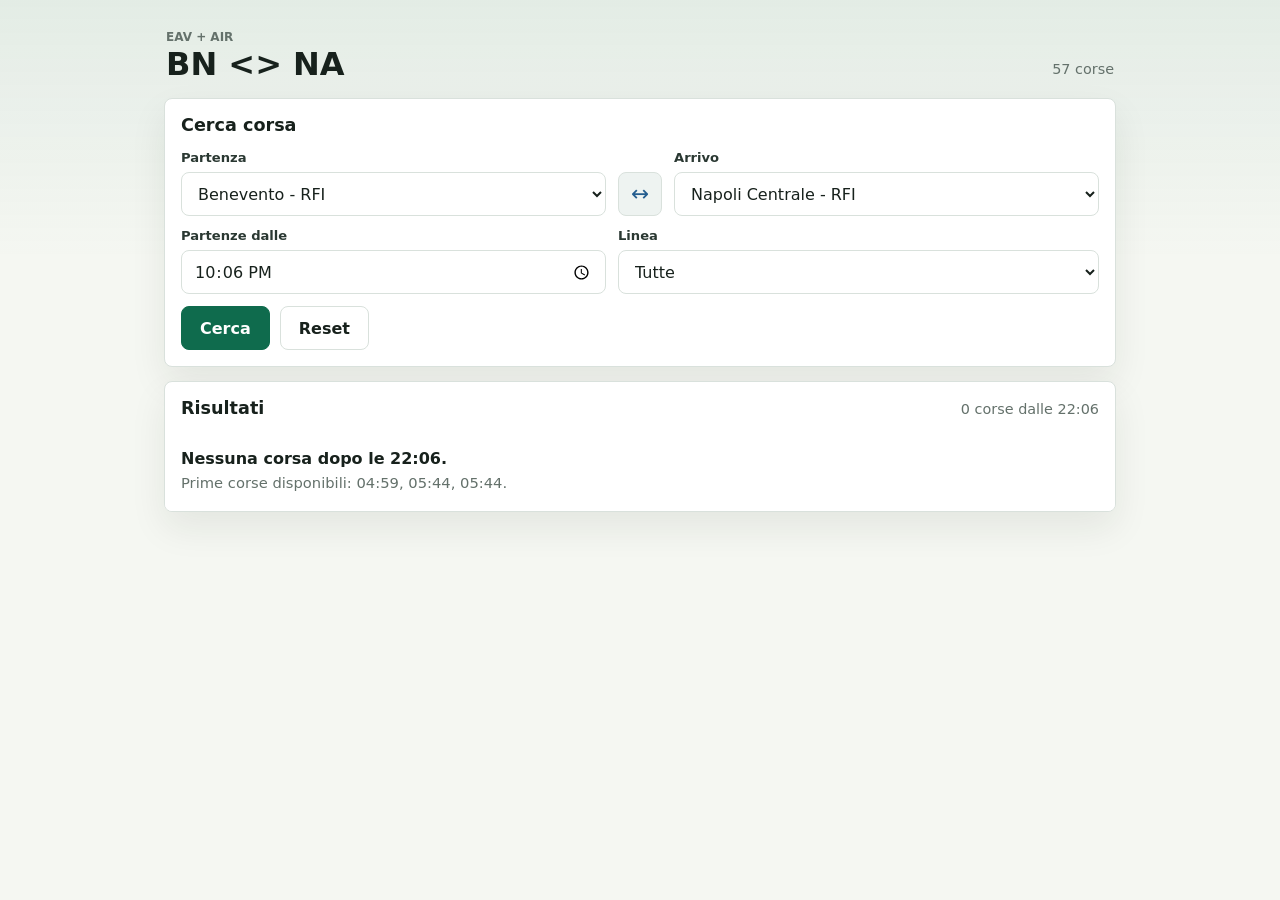
==== index.html @ dbff90f0 "feat: add bus schedule application with CSV data integration - Implemented main application logic in" ====
<!doctype html>
<html lang="it">
  <head>
    <meta charset="utf-8">
    <meta name="viewport" content="width=device-width, initial-scale=1">
    <meta name="theme-color" content="#0f6b4d">
    <title>BN NA Bus</title>
    <link rel="stylesheet" href="styles.css">
  </head>
  <body>
    <main class="app">
      <header class="app-header">
        <div>
          <p class="eyebrow">EAV + AIR</p>
          <h1>BN &lt;&gt; NA</h1>
        </div>
        <p id="dataStatus" class="status" aria-live="polite">Caricamento</p>
      </header>

      <section class="search-panel" aria-labelledby="searchTitle">
        <h2 id="searchTitle">Cerca corsa</h2>
        <form id="searchForm" class="search-form">
          <div class="field">
            <label for="fromStop">Partenza</label>
            <select id="fromStop" name="fromStop" required></select>
          </div>

          <button class="swap-button" type="button" id="swapStops" aria-label="Inverti partenza e arrivo" title="Inverti">
            <span aria-hidden="true">&harr;</span>
          </button>

          <div class="field">
            <label for="toStop">Arrivo</label>
            <select id="toStop" name="toStop" required></select>
          </div>

          <div class="field time-field">
            <label for="timeFrom">Partenze dalle</label>
            <input id="timeFrom" name="timeFrom" type="time" required>
          </div>

          <div class="field line-field">
            <label for="lineFilter">Linea</label>
            <select id="lineFilter" name="lineFilter">
              <option value="">Tutte</option>
            </select>
          </div>

          <div class="actions">
            <button class="primary-button" type="submit">Cerca</button>
            <button class="secondary-button" type="button" id="resetSearch">Reset</button>
          </div>
        </form>
      </section>

      <section class="results-section" aria-labelledby="resultsTitle">
        <div class="results-heading">
          <h2 id="resultsTitle">Risultati</h2>
          <p id="resultsSummary" class="summary" aria-live="polite"></p>
        </div>
        <div id="results" class="results"></div>
      </section>
    </main>

    <script src="data.js"></script>
    <script src="app.js" defer></script>
  </body>
</html>
---- styles.css ----
:root {
  color-scheme: light;
  --bg: #f5f7f2;
  --surface: #ffffff;
  --surface-muted: #eef3f1;
  --text: #17211c;
  --muted: #64716b;
  --border: #d9e1dc;
  --primary: #0f6b4d;
  --primary-dark: #0a4f39;
  --accent: #245d8f;
  --warning: #a85f00;
  --shadow: 0 16px 36px rgba(22, 33, 28, 0.08);
  font-family: Inter, ui-sans-serif, system-ui, -apple-system, BlinkMacSystemFont, "Segoe UI", sans-serif;
}

* {
  box-sizing: border-box;
}

html {
  min-height: 100%;
  background: var(--bg);
}

body {
  min-height: 100%;
  margin: 0;
  color: var(--text);
  background:
    linear-gradient(180deg, rgba(15, 107, 77, 0.08), rgba(245, 247, 242, 0) 260px),
    var(--bg);
}

button,
input,
select {
  font: inherit;
}

button {
  cursor: pointer;
}

.app {
  width: min(100%, 980px);
  margin: 0 auto;
  padding: 20px 14px 32px;
}

.app-header {
  display: flex;
  align-items: flex-end;
  justify-content: space-between;
  gap: 16px;
  padding: 10px 2px 18px;
}

.eyebrow,
.status,
.summary,
.meta,
.hint {
  color: var(--muted);
}

.eyebrow {
  margin: 0 0 4px;
  font-size: 0.75rem;
  font-weight: 800;
  letter-spacing: 0;
  text-transform: uppercase;
}

h1,
h2,
p {
  margin-top: 0;
}

h1 {
  margin-bottom: 0;
  font-size: 2rem;
  line-height: 1;
}

h2 {
  margin-bottom: 14px;
  font-size: 1.1rem;
  line-height: 1.2;
}

.status {
  margin: 0 0 3px;
  white-space: nowrap;
  font-size: 0.9rem;
}

.search-panel,
.results-section {
  background: var(--surface);
  border: 1px solid var(--border);
  border-radius: 8px;
  box-shadow: var(--shadow);
}

.search-panel {
  padding: 16px;
}

.search-form {
  display: grid;
  grid-template-columns: minmax(0, 1fr) 44px minmax(0, 1fr);
  gap: 12px;
  align-items: end;
}

.field {
  display: flex;
  min-width: 0;
  flex-direction: column;
  gap: 7px;
}

.field label {
  font-size: 0.82rem;
  font-weight: 700;
  color: #2a3832;
}

select,
input[type="time"] {
  width: 100%;
  min-height: 44px;
  border: 1px solid var(--border);
  border-radius: 8px;
  padding: 0 12px;
  color: var(--text);
  background: var(--surface);
  outline: none;
}

select:focus,
input[type="time"]:focus,
button:focus-visible {
  border-color: var(--accent);
  box-shadow: 0 0 0 3px rgba(36, 93, 143, 0.18);
}

.swap-button {
  width: 44px;
  height: 44px;
  border: 1px solid var(--border);
  border-radius: 8px;
  color: var(--accent);
  background: var(--surface-muted);
  font-size: 1.35rem;
  line-height: 1;
}

.time-field {
  grid-column: 1 / 2;
}

.line-field {
  grid-column: 2 / 4;
}

.actions {
  display: flex;
  gap: 10px;
  grid-column: span 3;
}

.primary-button,
.secondary-button {
  min-height: 44px;
  border-radius: 8px;
  padding: 0 18px;
  font-weight: 800;
}

.primary-button {
  border: 1px solid var(--primary);
  color: #fff;
  background: var(--primary);
}

.primary-button:hover {
  background: var(--primary-dark);
}

.secondary-button {
  border: 1px solid var(--border);
  color: var(--text);
  background: var(--surface);
}

.results-section {
  margin-top: 14px;
  overflow: hidden;
}

.results-heading {
  display: flex;
  align-items: baseline;
  justify-content: space-between;
  gap: 12px;
  padding: 16px 16px 0;
}

.results-heading h2,
.summary {
  margin-bottom: 12px;
}

.summary {
  font-size: 0.9rem;
  text-align: right;
}

.results {
  display: grid;
  gap: 1px;
  background: var(--border);
}

.trip {
  display: grid;
  grid-template-columns: auto minmax(0, 1fr) auto;
  gap: 14px;
  align-items: center;
  min-height: 96px;
  padding: 14px 16px;
  background: var(--surface);
}

.time-stack {
  display: grid;
  gap: 2px;
  min-width: 62px;
}

.time {
  font-size: 1.35rem;
  font-weight: 850;
  line-height: 1.05;
  font-variant-numeric: tabular-nums;
}

.arrival {
  color: var(--muted);
}

.route {
  min-width: 0;
}

.route strong {
  display: block;
  overflow: hidden;
  margin-bottom: 5px;
  text-overflow: ellipsis;
  white-space: nowrap;
}

.route span {
  display: block;
  overflow: hidden;
  color: var(--muted);
  text-overflow: ellipsis;
  white-space: nowrap;
}

.trip-aside {
  display: grid;
  justify-items: end;
  gap: 7px;
}

.badge {
  display: inline-flex;
  min-width: 48px;
  min-height: 28px;
  align-items: center;
  justify-content: center;
  border-radius: 999px;
  padding: 0 10px;
  font-size: 0.78rem;
  font-weight: 850;
}

.badge.eav {
  color: #073f2d;
  background: #d9efe7;
}

.badge.air {
  color: #633900;
  background: #ffe3b5;
}

.meta {
  font-size: 0.86rem;
  font-variant-numeric: tabular-nums;
  white-space: nowrap;
}

.empty-state,
.error-state {
  padding: 18px 16px 20px;
  background: var(--surface);
}

.empty-state p,
.error-state p {
  margin: 0;
}

.empty-state strong,
.error-state strong {
  display: block;
  margin-bottom: 6px;
}

.error-state {
  color: #7a1c1c;
}

.hint {
  font-size: 0.92rem;
}

@media (max-width: 720px) {
  .app {
    padding: 14px 10px 24px;
  }

  .app-header {
    align-items: flex-start;
  }

  h1 {
    font-size: 1.75rem;
  }

  .search-form {
    grid-template-columns: minmax(0, 1fr) 44px;
  }

  .search-form .field:nth-of-type(2),
  .time-field,
  .line-field {
    grid-column: 1 / -1;
  }

  .swap-button {
    grid-column: 2;
    grid-row: 1;
  }

  .actions {
    grid-column: 1 / -1;
  }

  .primary-button,
  .secondary-button {
    flex: 1;
  }

  .results-heading {
    display: block;
  }

  .summary {
    text-align: left;
  }

  .trip {
    grid-template-columns: minmax(0, 1fr) auto;
  }

  .time-stack {
    grid-column: 1 / -1;
    grid-template-columns: auto auto;
    justify-content: start;
    gap: 10px;
  }

  .route strong,
  .route span {
    white-space: normal;
  }
}

@media (max-width: 420px) {
  .app-header {
    display: block;
  }

  .status {
    margin-top: 10px;
  }

  .search-panel {
    padding: 14px;
  }

  .trip {
    gap: 10px;
    padding: 13px 14px;
  }

  .time {
    font-size: 1.2rem;
  }
}
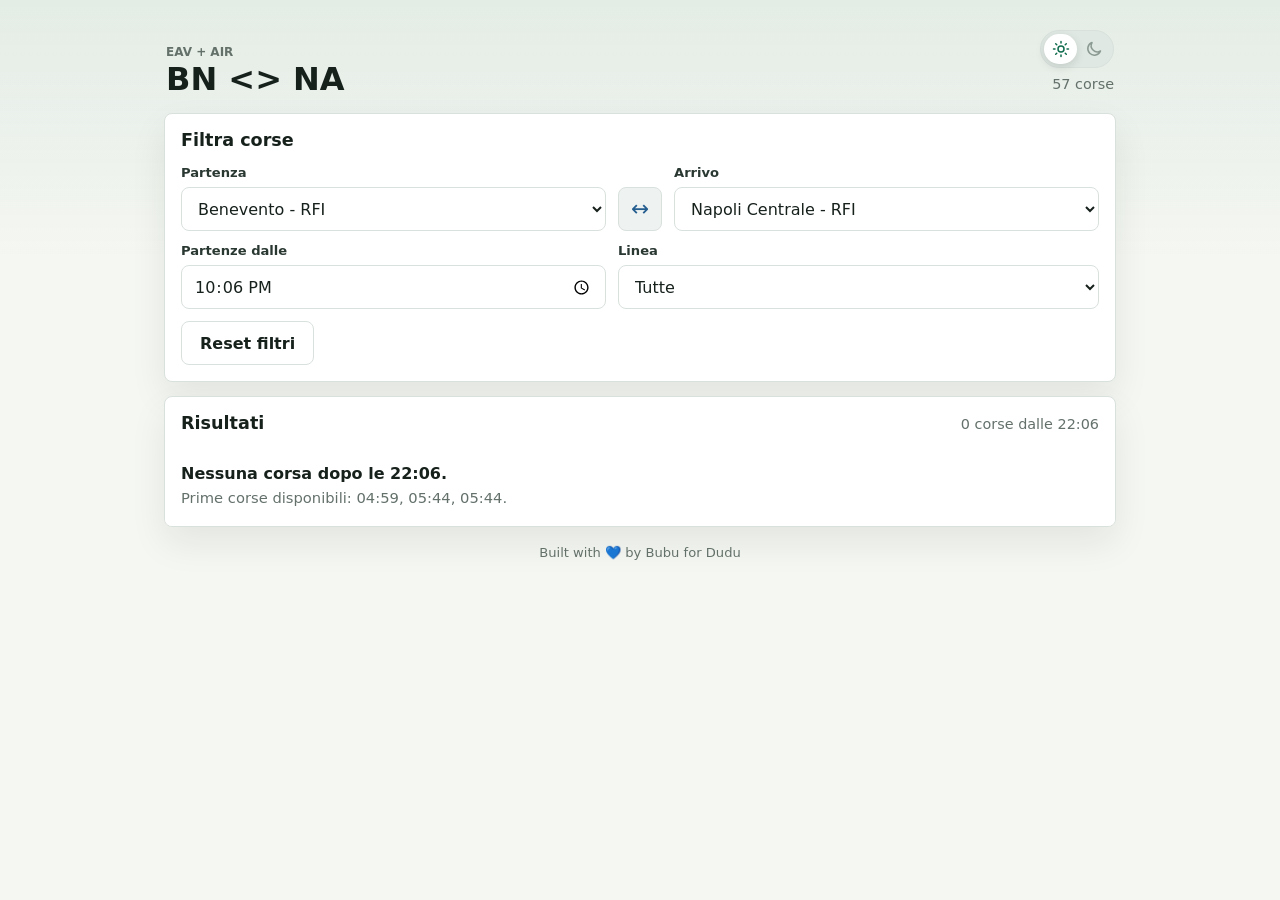
==== commit 45851b47: "feat: implement theme toggle functionality with dark/light mode support" ====
--- a/index.html
+++ b/index.html
@@ -14,11 +14,27 @@
           <p class="eyebrow">EAV + AIR</p>
           <h1>BN &lt;&gt; NA</h1>
         </div>
-        <p id="dataStatus" class="status" aria-live="polite">Caricamento</p>
+        <div class="header-actions">
+          <button class="theme-toggle" type="button" id="themeToggle" aria-pressed="false" aria-label="Attiva tema scuro">
+            <span class="theme-icon sun-icon" aria-hidden="true">
+              <svg viewBox="0 0 24 24" focusable="false">
+                <circle cx="12" cy="12" r="4"></circle>
+                <path d="M12 2v2M12 20v2M4.93 4.93l1.41 1.41M17.66 17.66l1.41 1.41M2 12h2M20 12h2M4.93 19.07l1.41-1.41M17.66 6.34l1.41-1.41"></path>
+              </svg>
+            </span>
+            <span class="theme-icon moon-icon" aria-hidden="true">
+              <svg viewBox="0 0 24 24" focusable="false">
+                <path d="M20.6 14.6A8.2 8.2 0 0 1 9.4 3.4a8.7 8.7 0 1 0 11.2 11.2Z"></path>
+              </svg>
+            </span>
+            <span class="sr-only" id="themeToggleLabel">Attiva tema scuro</span>
+          </button>
+          <p id="dataStatus" class="status" aria-live="polite">Caricamento</p>
+        </div>
       </header>
 
       <section class="search-panel" aria-labelledby="searchTitle">
-        <h2 id="searchTitle">Cerca corsa</h2>
+        <h2 id="searchTitle">Filtra corse</h2>
         <form id="searchForm" class="search-form">
           <div class="field">
             <label for="fromStop">Partenza</label>
@@ -47,8 +63,7 @@
           </div>
 
           <div class="actions">
-            <button class="primary-button" type="submit">Cerca</button>
-            <button class="secondary-button" type="button" id="resetSearch">Reset</button>
+            <button class="secondary-button" type="button" id="resetSearch">Reset filtri</button>
           </div>
         </form>
       </section>
@@ -60,6 +75,8 @@
         </div>
         <div id="results" class="results"></div>
       </section>
+
+      <footer class="app-footer">Built with 💙 by Bubu for Dudu</footer>
     </main>
 
     <script src="data.js"></script>
--- a/styles.css
+++ b/styles.css
@@ -1,17 +1,91 @@
 :root {
   color-scheme: light;
   --bg: #f5f7f2;
+  --body-glow: rgba(15, 107, 77, 0.08);
+  --body-glow-end: rgba(245, 247, 242, 0);
   --surface: #ffffff;
   --surface-muted: #eef3f1;
   --text: #17211c;
   --muted: #64716b;
+  --label: #2a3832;
   --border: #d9e1dc;
   --primary: #0f6b4d;
   --primary-dark: #0a4f39;
+  --on-primary: #ffffff;
   --accent: #245d8f;
   --warning: #a85f00;
+  --error: #7a1c1c;
+  --focus-ring: rgba(36, 93, 143, 0.18);
+  --toggle-track: #dfe8e2;
+  --toggle-thumb: #ffffff;
+  --toggle-icon-active: #0f6b4d;
+  --toggle-icon-muted: #8a9992;
+  --badge-eav-text: #073f2d;
+  --badge-eav-bg: #d9efe7;
+  --badge-air-text: #633900;
+  --badge-air-bg: #ffe3b5;
   --shadow: 0 16px 36px rgba(22, 33, 28, 0.08);
   font-family: Inter, ui-sans-serif, system-ui, -apple-system, BlinkMacSystemFont, "Segoe UI", sans-serif;
+}
+
+:root[data-theme="dark"] {
+  color-scheme: dark;
+  --bg: #101614;
+  --body-glow: rgba(56, 180, 135, 0.14);
+  --body-glow-end: rgba(16, 22, 20, 0);
+  --surface: #151d1a;
+  --surface-muted: #1c2824;
+  --text: #f1f7f3;
+  --muted: #a5b3ad;
+  --label: #d8e3de;
+  --border: #2b3934;
+  --primary: #43c191;
+  --primary-dark: #38ad82;
+  --on-primary: #06110d;
+  --accent: #8cbfec;
+  --warning: #f0b35e;
+  --error: #f3a5a5;
+  --focus-ring: rgba(140, 191, 236, 0.2);
+  --toggle-track: #22302b;
+  --toggle-thumb: #0f1815;
+  --toggle-icon-active: #f0b35e;
+  --toggle-icon-muted: #6f8078;
+  --badge-eav-text: #bdf0dc;
+  --badge-eav-bg: #123d2e;
+  --badge-air-text: #ffd999;
+  --badge-air-bg: #4b3214;
+  --shadow: 0 16px 36px rgba(0, 0, 0, 0.28);
+}
+
+@media (prefers-color-scheme: dark) {
+  :root:not([data-theme="light"]) {
+    color-scheme: dark;
+    --bg: #101614;
+    --body-glow: rgba(56, 180, 135, 0.14);
+    --body-glow-end: rgba(16, 22, 20, 0);
+    --surface: #151d1a;
+    --surface-muted: #1c2824;
+    --text: #f1f7f3;
+    --muted: #a5b3ad;
+    --label: #d8e3de;
+    --border: #2b3934;
+    --primary: #43c191;
+    --primary-dark: #38ad82;
+    --on-primary: #06110d;
+    --accent: #8cbfec;
+    --warning: #f0b35e;
+    --error: #f3a5a5;
+    --focus-ring: rgba(140, 191, 236, 0.2);
+    --toggle-track: #22302b;
+    --toggle-thumb: #0f1815;
+    --toggle-icon-active: #f0b35e;
+    --toggle-icon-muted: #6f8078;
+    --badge-eav-text: #bdf0dc;
+    --badge-eav-bg: #123d2e;
+    --badge-air-text: #ffd999;
+    --badge-air-bg: #4b3214;
+    --shadow: 0 16px 36px rgba(0, 0, 0, 0.28);
+  }
 }
 
 * {
@@ -28,7 +102,7 @@
   margin: 0;
   color: var(--text);
   background:
-    linear-gradient(180deg, rgba(15, 107, 77, 0.08), rgba(245, 247, 242, 0) 260px),
+    linear-gradient(180deg, var(--body-glow), var(--body-glow-end) 260px),
     var(--bg);
 }
 
@@ -40,6 +114,15 @@
 
 button {
   cursor: pointer;
+}
+
+.sr-only {
+  position: absolute;
+  width: 1px;
+  height: 1px;
+  overflow: hidden;
+  clip: rect(0, 0, 0, 0);
+  white-space: nowrap;
 }
 
 .app {
@@ -96,6 +179,71 @@
   font-size: 0.9rem;
 }
 
+.header-actions {
+  display: grid;
+  justify-items: end;
+  gap: 8px;
+}
+
+.theme-toggle {
+  position: relative;
+  display: inline-grid;
+  grid-template-columns: 1fr 1fr;
+  width: 74px;
+  min-height: 38px;
+  border: 1px solid var(--border);
+  border-radius: 999px;
+  padding: 3px;
+  color: var(--text);
+  background: var(--toggle-track);
+  isolation: isolate;
+}
+
+.theme-toggle:hover {
+  background: var(--surface-muted);
+}
+
+.theme-toggle::before {
+  position: absolute;
+  z-index: -1;
+  top: 3px;
+  left: 3px;
+  width: calc(50% - 3px);
+  height: calc(100% - 6px);
+  border-radius: 999px;
+  background: var(--toggle-thumb);
+  box-shadow: 0 3px 10px rgba(0, 0, 0, 0.12);
+  content: "";
+  transition: transform 160ms ease;
+}
+
+.theme-toggle.is-dark::before {
+  transform: translateX(100%);
+}
+
+.theme-icon {
+  display: grid;
+  min-width: 30px;
+  min-height: 30px;
+  place-items: center;
+  color: var(--toggle-icon-muted);
+}
+
+.theme-icon svg {
+  width: 18px;
+  height: 18px;
+  fill: none;
+  stroke: currentColor;
+  stroke-linecap: round;
+  stroke-linejoin: round;
+  stroke-width: 2;
+}
+
+.theme-toggle:not(.is-dark) .sun-icon,
+.theme-toggle.is-dark .moon-icon {
+  color: var(--toggle-icon-active);
+}
+
 .search-panel,
 .results-section {
   background: var(--surface);
@@ -125,7 +273,7 @@
 .field label {
   font-size: 0.82rem;
   font-weight: 700;
-  color: #2a3832;
+  color: var(--label);
 }
 
 select,
@@ -144,7 +292,7 @@
 input[type="time"]:focus,
 button:focus-visible {
   border-color: var(--accent);
-  box-shadow: 0 0 0 3px rgba(36, 93, 143, 0.18);
+  box-shadow: 0 0 0 3px var(--focus-ring);
 }
 
 .swap-button {
@@ -172,22 +320,12 @@
   grid-column: span 3;
 }
 
-.primary-button,
 .secondary-button {
+  min-width: 132px;
   min-height: 44px;
   border-radius: 8px;
   padding: 0 18px;
   font-weight: 800;
-}
-
-.primary-button {
-  border: 1px solid var(--primary);
-  color: #fff;
-  background: var(--primary);
-}
-
-.primary-button:hover {
-  background: var(--primary-dark);
 }
 
 .secondary-button {
@@ -291,13 +429,13 @@
 }
 
 .badge.eav {
-  color: #073f2d;
-  background: #d9efe7;
+  color: var(--badge-eav-text);
+  background: var(--badge-eav-bg);
 }
 
 .badge.air {
-  color: #633900;
-  background: #ffe3b5;
+  color: var(--badge-air-text);
+  background: var(--badge-air-bg);
 }
 
 .meta {
@@ -324,11 +462,18 @@
 }
 
 .error-state {
-  color: #7a1c1c;
+  color: var(--error);
 }
 
 .hint {
   font-size: 0.92rem;
+}
+
+.app-footer {
+  padding: 18px 8px 0;
+  color: var(--muted);
+  font-size: 0.82rem;
+  text-align: center;
 }
 
 @media (max-width: 720px) {
@@ -363,7 +508,6 @@
     grid-column: 1 / -1;
   }
 
-  .primary-button,
   .secondary-button {
     flex: 1;
   }
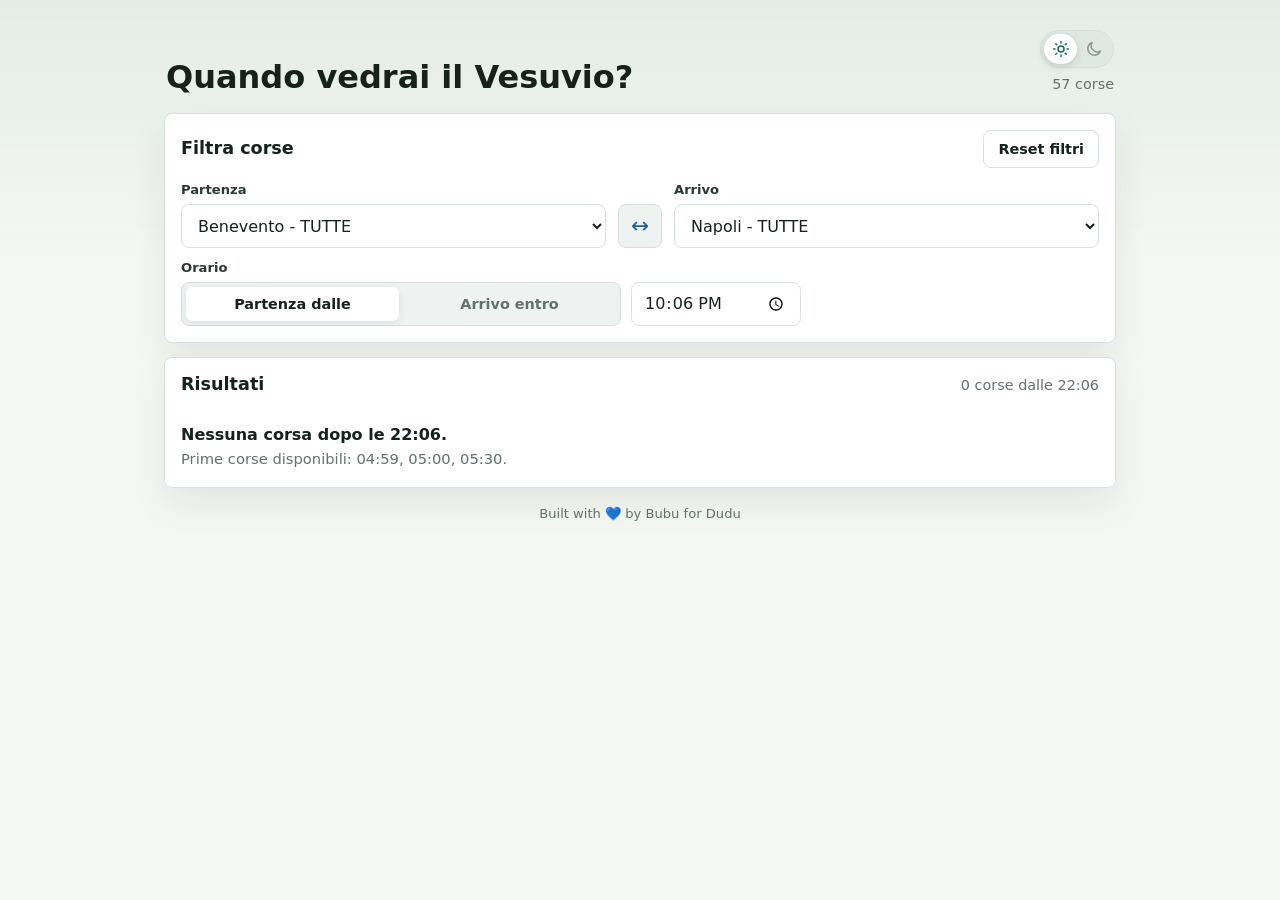
==== commit 195702b8: "feat: implement time mode selection and update page title for trip search" ====
--- a/index.html
+++ b/index.html
@@ -11,8 +11,7 @@
     <main class="app">
       <header class="app-header">
         <div>
-          <p class="eyebrow">EAV + AIR</p>
-          <h1>BN &lt;&gt; NA</h1>
+          <h1 id="pageTitle">Quando vedrai il Vesuvio?</h1>
         </div>
         <div class="header-actions">
           <button class="theme-toggle" type="button" id="themeToggle" aria-pressed="false" aria-label="Attiva tema scuro">
@@ -34,7 +33,10 @@
       </header>
 
       <section class="search-panel" aria-labelledby="searchTitle">
-        <h2 id="searchTitle">Filtra corse</h2>
+        <div class="search-panel-header">
+          <h2 id="searchTitle">Filtra corse</h2>
+          <button class="secondary-button compact-button" type="button" id="resetSearch">Reset filtri</button>
+        </div>
         <form id="searchForm" class="search-form">
           <div class="field">
             <label for="fromStop">Partenza</label>
@@ -51,19 +53,20 @@
           </div>
 
           <div class="field time-field">
-            <label for="timeFrom">Partenze dalle</label>
-            <input id="timeFrom" name="timeFrom" type="time" required>
-          </div>
-
-          <div class="field line-field">
-            <label for="lineFilter">Linea</label>
-            <select id="lineFilter" name="lineFilter">
-              <option value="">Tutte</option>
-            </select>
-          </div>
-
-          <div class="actions">
-            <button class="secondary-button" type="button" id="resetSearch">Reset filtri</button>
+            <span class="field-label">Orario</span>
+            <div class="time-filter">
+              <div class="time-mode" role="radiogroup" aria-label="Tipo filtro orario">
+                <label class="time-mode-option">
+                  <input type="radio" name="timeMode" value="departure" checked>
+                  <span>Partenza dalle</span>
+                </label>
+                <label class="time-mode-option">
+                  <input type="radio" name="timeMode" value="arrival">
+                  <span>Arrivo entro</span>
+                </label>
+              </div>
+              <input id="timeFrom" name="timeFrom" type="time" aria-label="Partenza dalle" required>
+            </div>
           </div>
         </form>
       </section>
--- a/styles.css
+++ b/styles.css
@@ -139,7 +139,6 @@
   padding: 10px 2px 18px;
 }
 
-.eyebrow,
 .status,
 .summary,
 .meta,
@@ -147,14 +146,6 @@
   color: var(--muted);
 }
 
-.eyebrow {
-  margin: 0 0 4px;
-  font-size: 0.75rem;
-  font-weight: 800;
-  letter-spacing: 0;
-  text-transform: uppercase;
-}
-
 h1,
 h2,
 p {
@@ -164,7 +155,7 @@
 h1 {
   margin-bottom: 0;
   font-size: 2rem;
-  line-height: 1;
+  line-height: 1.08;
 }
 
 h2 {
@@ -256,6 +247,18 @@
   padding: 16px;
 }
 
+.search-panel-header {
+  display: flex;
+  align-items: center;
+  justify-content: space-between;
+  gap: 12px;
+  margin-bottom: 14px;
+}
+
+.search-panel-header h2 {
+  margin-bottom: 0;
+}
+
 .search-form {
   display: grid;
   grid-template-columns: minmax(0, 1fr) 44px minmax(0, 1fr);
@@ -270,7 +273,8 @@
   gap: 7px;
 }
 
-.field label {
+.field label,
+.field-label {
   font-size: 0.82rem;
   font-weight: 700;
   color: var(--label);
@@ -307,17 +311,62 @@
 }
 
 .time-field {
-  grid-column: 1 / 2;
-}
-
-.line-field {
-  grid-column: 2 / 4;
-}
-
-.actions {
-  display: flex;
+  grid-column: 1 / -1;
+  max-width: 620px;
+}
+
+.time-filter {
+  display: grid;
+  grid-template-columns: minmax(0, 1fr) 170px;
   gap: 10px;
-  grid-column: span 3;
+  align-items: center;
+}
+
+.time-mode {
+  display: grid;
+  grid-template-columns: repeat(2, minmax(0, 1fr));
+  gap: 4px;
+  min-height: 44px;
+  border: 1px solid var(--border);
+  border-radius: 8px;
+  padding: 4px;
+  background: var(--surface-muted);
+}
+
+.time-mode-option {
+  display: grid;
+  min-width: 0;
+}
+
+.time-mode-option input {
+  position: absolute;
+  width: 1px;
+  height: 1px;
+  overflow: hidden;
+  clip: rect(0, 0, 0, 0);
+  white-space: nowrap;
+}
+
+.time-mode-option span {
+  display: grid;
+  min-height: 34px;
+  place-items: center;
+  border-radius: 6px;
+  padding: 0 10px;
+  color: var(--muted);
+  font-size: 0.9rem;
+  font-weight: 800;
+  text-align: center;
+}
+
+.time-mode-option input:checked + span {
+  color: var(--text);
+  background: var(--surface);
+  box-shadow: 0 2px 8px rgba(0, 0, 0, 0.08);
+}
+
+.time-mode-option input:focus-visible + span {
+  box-shadow: 0 0 0 3px var(--focus-ring);
 }
 
 .secondary-button {
@@ -332,6 +381,13 @@
   border: 1px solid var(--border);
   color: var(--text);
   background: var(--surface);
+}
+
+.compact-button {
+  min-width: auto;
+  min-height: 38px;
+  padding: 0 14px;
+  font-size: 0.9rem;
 }
 
 .results-section {
@@ -486,7 +542,7 @@
   }
 
   h1 {
-    font-size: 1.75rem;
+    font-size: 1.55rem;
   }
 
   .search-form {
@@ -494,22 +550,17 @@
   }
 
   .search-form .field:nth-of-type(2),
-  .time-field,
-  .line-field {
+  .time-field {
     grid-column: 1 / -1;
+  }
+
+  .time-filter {
+    grid-template-columns: 1fr;
   }
 
   .swap-button {
     grid-column: 2;
     grid-row: 1;
-  }
-
-  .actions {
-    grid-column: 1 / -1;
-  }
-
-  .secondary-button {
-    flex: 1;
   }
 
   .results-heading {
@@ -550,6 +601,15 @@
     padding: 14px;
   }
 
+  .search-panel-header {
+    align-items: flex-start;
+  }
+
+  .compact-button {
+    min-width: 116px;
+    padding: 0 10px;
+  }
+
   .trip {
     gap: 10px;
     padding: 13px 14px;
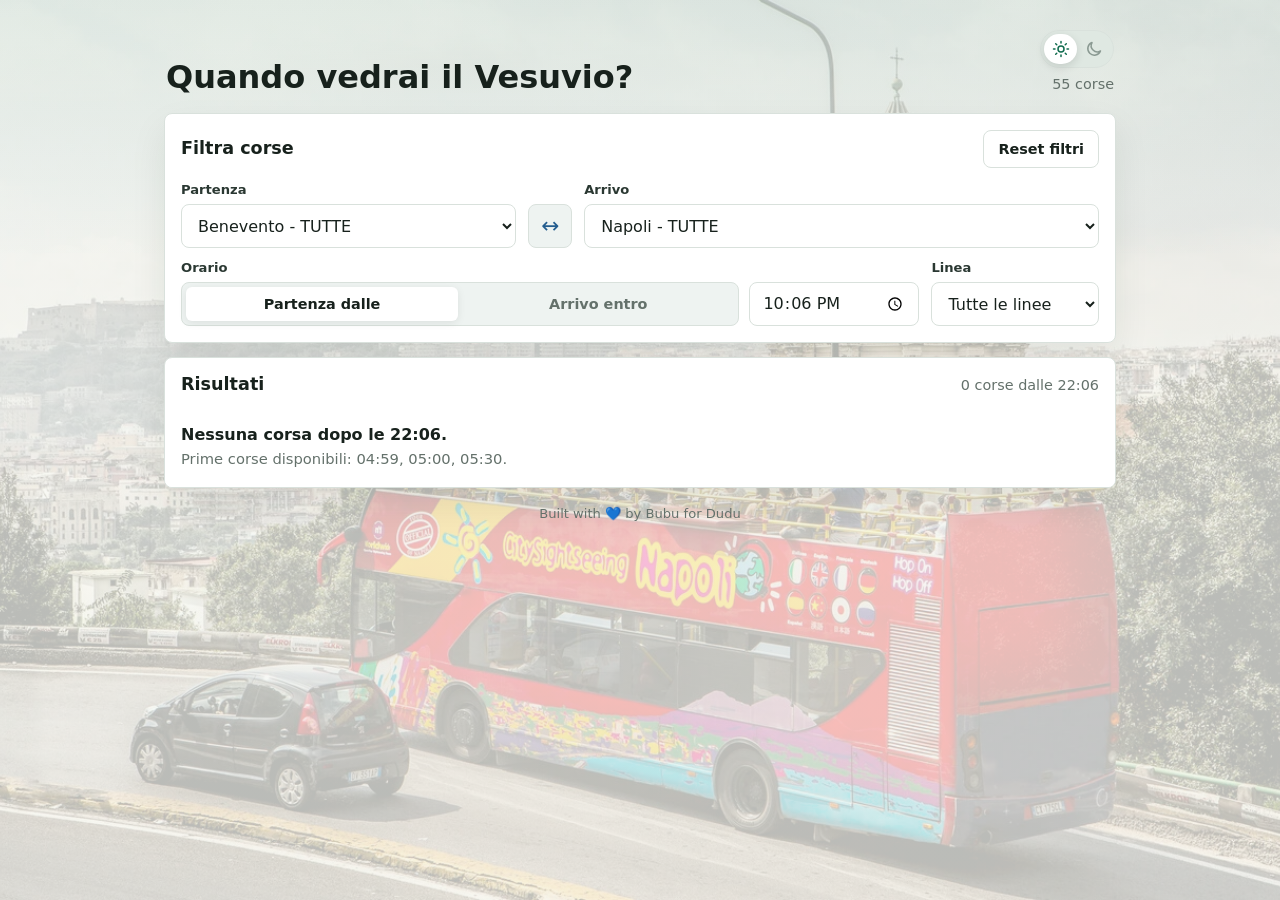
==== commit bd82b89d: "feat: enhance bus schedule functionality with journey data and line filtering - Updated CSV_URL to i" ====
--- a/index.html
+++ b/index.html
@@ -52,6 +52,11 @@
             <select id="toStop" name="toStop" required></select>
           </div>
 
+          <div class="field line-field">
+            <label for="lineFilter">Linea</label>
+            <select id="lineFilter" name="lineFilter" required></select>
+          </div>
+
           <div class="field time-field">
             <span class="field-label">Orario</span>
             <div class="time-filter">
--- a/styles.css
+++ b/styles.css
@@ -3,6 +3,8 @@
   --bg: #f5f7f2;
   --body-glow: rgba(15, 107, 77, 0.08);
   --body-glow-end: rgba(245, 247, 242, 0);
+  --destination-photo: url("assets/imgs/na.webp");
+  --photo-overlay: rgba(245, 247, 242, 0.76);
   --surface: #ffffff;
   --surface-muted: #eef3f1;
   --text: #17211c;
@@ -24,6 +26,8 @@
   --badge-eav-bg: #d9efe7;
   --badge-air-text: #633900;
   --badge-air-bg: #ffe3b5;
+  --badge-mottam-text: #4d176f;
+  --badge-mottam-bg: #eedcff;
   --shadow: 0 16px 36px rgba(22, 33, 28, 0.08);
   font-family: Inter, ui-sans-serif, system-ui, -apple-system, BlinkMacSystemFont, "Segoe UI", sans-serif;
 }
@@ -33,6 +37,7 @@
   --bg: #101614;
   --body-glow: rgba(56, 180, 135, 0.14);
   --body-glow-end: rgba(16, 22, 20, 0);
+  --photo-overlay: rgba(16, 22, 20, 0.78);
   --surface: #151d1a;
   --surface-muted: #1c2824;
   --text: #f1f7f3;
@@ -54,6 +59,8 @@
   --badge-eav-bg: #123d2e;
   --badge-air-text: #ffd999;
   --badge-air-bg: #4b3214;
+  --badge-mottam-text: #e7c5ff;
+  --badge-mottam-bg: #46205d;
   --shadow: 0 16px 36px rgba(0, 0, 0, 0.28);
 }
 
@@ -63,6 +70,7 @@
     --bg: #101614;
     --body-glow: rgba(56, 180, 135, 0.14);
     --body-glow-end: rgba(16, 22, 20, 0);
+    --photo-overlay: rgba(16, 22, 20, 0.78);
     --surface: #151d1a;
     --surface-muted: #1c2824;
     --text: #f1f7f3;
@@ -84,6 +92,8 @@
     --badge-eav-bg: #123d2e;
     --badge-air-text: #ffd999;
     --badge-air-bg: #4b3214;
+    --badge-mottam-text: #e7c5ff;
+    --badge-mottam-bg: #46205d;
     --shadow: 0 16px 36px rgba(0, 0, 0, 0.28);
   }
 }
@@ -98,12 +108,32 @@
 }
 
 body {
+  position: relative;
+  isolation: isolate;
   min-height: 100%;
   margin: 0;
   color: var(--text);
-  background:
+  background: var(--bg);
+}
+
+body::before {
+  position: fixed;
+  z-index: 0;
+  inset: 0;
+  background-image:
     linear-gradient(180deg, var(--body-glow), var(--body-glow-end) 260px),
-    var(--bg);
+    linear-gradient(var(--photo-overlay), var(--photo-overlay)),
+    var(--destination-photo);
+  background-position: center;
+  background-size: auto, auto, cover;
+  background-repeat: no-repeat;
+  pointer-events: none;
+  transform: translateZ(0);
+  content: "";
+}
+
+body[data-destination-city="benevento"] {
+  --destination-photo: url("assets/imgs/bn.webp");
 }
 
 button,
@@ -126,6 +156,8 @@
 }
 
 .app {
+  position: relative;
+  z-index: 1;
   width: min(100%, 980px);
   margin: 0 auto;
   padding: 20px 14px 32px;
@@ -261,7 +293,7 @@
 
 .search-form {
   display: grid;
-  grid-template-columns: minmax(0, 1fr) 44px minmax(0, 1fr);
+  grid-template-columns: minmax(0, 1fr) 44px minmax(0, 1fr) minmax(150px, 0.5fr);
   gap: 12px;
   align-items: end;
 }
@@ -311,8 +343,17 @@
 }
 
 .time-field {
-  grid-column: 1 / -1;
-  max-width: 620px;
+  grid-column: 1 / 4;
+  grid-row: 2;
+}
+
+.search-form > .field:nth-of-type(2) {
+  grid-column: 3 / 5;
+}
+
+.line-field {
+  grid-column: 4;
+  grid-row: 2;
 }
 
 .time-filter {
@@ -464,6 +505,14 @@
   color: var(--muted);
   text-overflow: ellipsis;
   white-space: nowrap;
+}
+
+.route .journey-stops {
+  display: block;
+  margin-top: 8px;
+  color: var(--muted);
+  font-size: 0.78rem;
+  line-height: 1.35;
 }
 
 .trip-aside {
@@ -494,6 +543,11 @@
   background: var(--badge-air-bg);
 }
 
+.badge.mot-tam {
+  color: var(--badge-mottam-text);
+  background: var(--badge-mottam-bg);
+}
+
 .meta {
   font-size: 0.86rem;
   font-variant-numeric: tabular-nums;
@@ -550,8 +604,10 @@
   }
 
   .search-form .field:nth-of-type(2),
+  .line-field,
   .time-field {
     grid-column: 1 / -1;
+    grid-row: auto;
   }
 
   .time-filter {
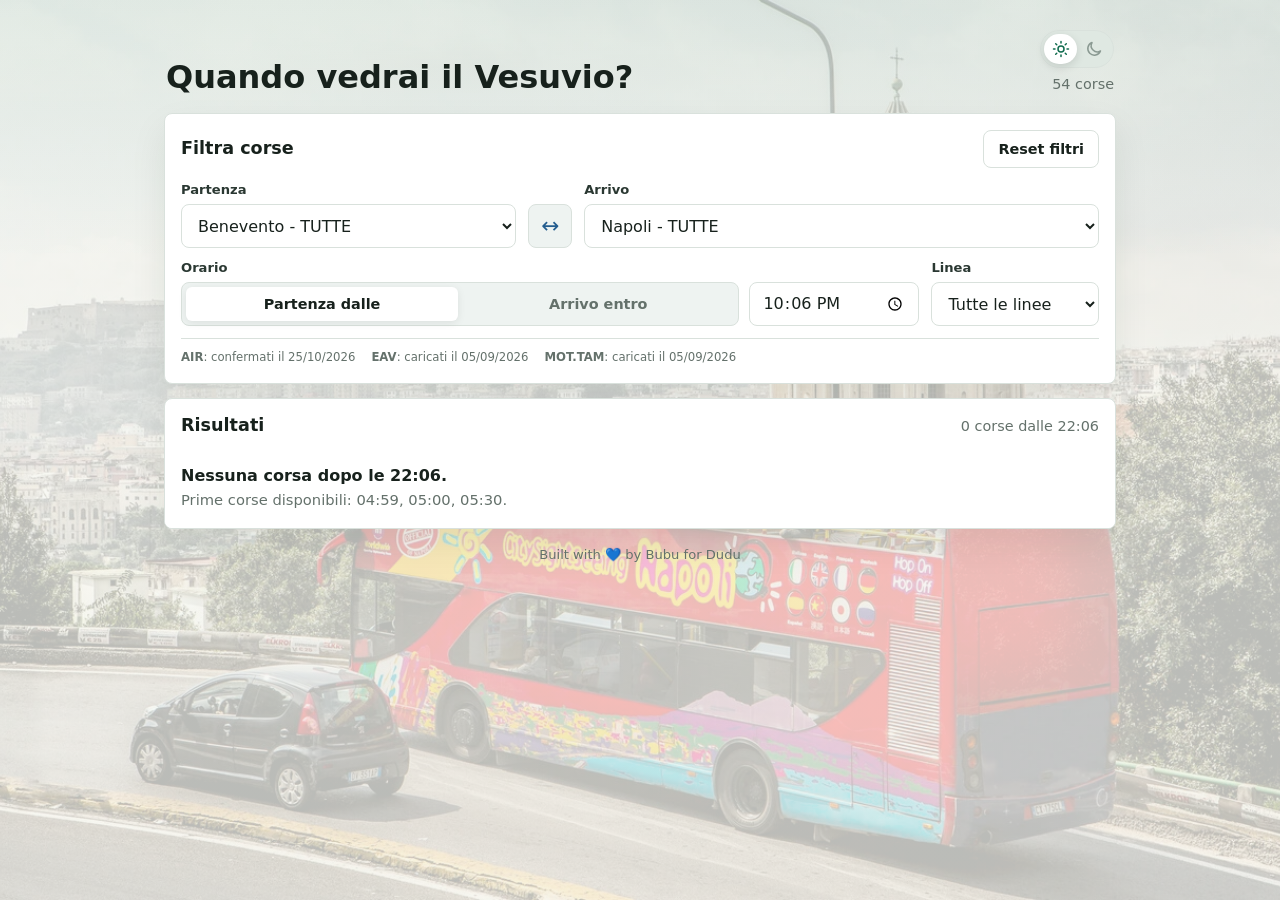
==== commit 0cbbced0: "feat: mostra le date per linea e programma il controllo al sabato" ====
--- a/index.html
+++ b/index.html
@@ -5,6 +5,7 @@
     <meta name="viewport" content="width=device-width, initial-scale=1">
     <meta name="theme-color" content="#0f6b4d">
     <title>BN NA Bus</title>
+    <link rel="icon" href="assets/imgs/favicon.ico" sizes="any">
     <link rel="stylesheet" href="styles.css">
   </head>
   <body>
@@ -74,6 +75,7 @@
             </div>
           </div>
         </form>
+        <p id="lineUpdates" class="line-updates" aria-label="Ultimo aggiornamento degli orari per linea" hidden></p>
       </section>
 
       <section class="results-section" aria-labelledby="resultsTitle">
--- a/styles.css
+++ b/styles.css
@@ -279,6 +279,22 @@
   padding: 16px;
 }
 
+.line-updates {
+  display: flex;
+  flex-wrap: wrap;
+  gap: 4px 16px;
+  margin: 12px 0 0;
+  border-top: 1px solid var(--border);
+  padding-top: 10px;
+  color: var(--muted);
+  font-size: 0.73rem;
+  line-height: 1.5;
+}
+
+.line-updates[hidden] {
+  display: none;
+}
+
 .search-panel-header {
   display: flex;
   align-items: center;
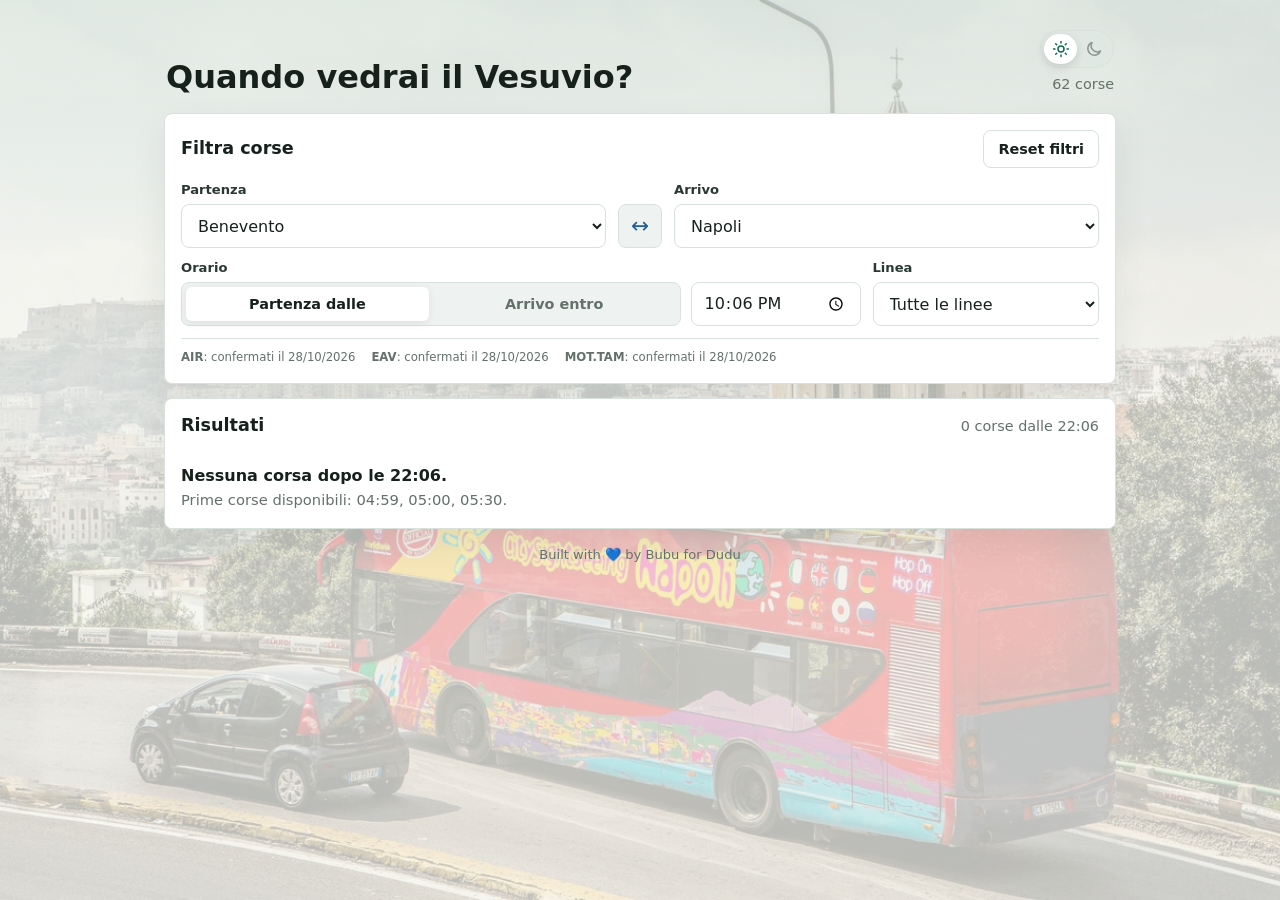
==== commit fe66c82a: "fix: allinea la timeline e segnala le fermate omesse" ====
--- a/index.html
+++ b/index.html
@@ -39,18 +39,20 @@
           <button class="secondary-button compact-button" type="button" id="resetSearch">Reset filtri</button>
         </div>
         <form id="searchForm" class="search-form">
-          <div class="field">
-            <label for="fromStop">Partenza</label>
-            <select id="fromStop" name="fromStop" required></select>
-          </div>
+          <div class="route-fields">
+            <div class="field">
+              <label for="fromStop">Partenza</label>
+              <select id="fromStop" name="fromStop" required></select>
+            </div>
 
-          <button class="swap-button" type="button" id="swapStops" aria-label="Inverti partenza e arrivo" title="Inverti">
-            <span aria-hidden="true">&harr;</span>
-          </button>
+            <button class="swap-button" type="button" id="swapStops" aria-label="Inverti partenza e arrivo" title="Inverti">
+              <span aria-hidden="true">&harr;</span>
+            </button>
 
-          <div class="field">
-            <label for="toStop">Arrivo</label>
-            <select id="toStop" name="toStop" required></select>
+            <div class="field">
+              <label for="toStop">Arrivo</label>
+              <select id="toStop" name="toStop" required></select>
+            </div>
           </div>
 
           <div class="field line-field">
--- a/styles.css
+++ b/styles.css
@@ -309,7 +309,15 @@
 
 .search-form {
   display: grid;
-  grid-template-columns: minmax(0, 1fr) 44px minmax(0, 1fr) minmax(150px, 0.5fr);
+  grid-template-columns: minmax(0, 3fr) minmax(150px, 1fr);
+  gap: 12px;
+  align-items: end;
+}
+
+.route-fields {
+  display: grid;
+  grid-template-columns: minmax(0, 1fr) 44px minmax(0, 1fr);
+  grid-column: 1 / -1;
   gap: 12px;
   align-items: end;
 }
@@ -359,16 +367,12 @@
 }
 
 .time-field {
-  grid-column: 1 / 4;
+  grid-column: 1;
   grid-row: 2;
 }
 
-.search-form > .field:nth-of-type(2) {
-  grid-column: 3 / 5;
-}
-
 .line-field {
-  grid-column: 4;
+  grid-column: 2;
   grid-row: 2;
 }
 
@@ -484,7 +488,53 @@
   min-height: 96px;
   padding: 14px 16px;
   background: var(--surface);
-}
+  cursor: pointer;
+  list-style: none;
+}
+
+.trip::-webkit-details-marker { display: none; }
+.trip-details { background: var(--surface); }
+.trip:focus-visible { outline: 3px solid var(--accent); outline-offset: -3px; }
+.trip-details[open] > .trip { background: var(--surface-muted); }
+.trip-expand { display: flex; align-items: center; gap: 7px; color: var(--accent); font-size: 0.75rem; }
+.trip-chevron { width: 7px; height: 7px; border-right: 2px solid currentColor; border-bottom: 2px solid currentColor; transform: rotate(45deg); }
+.trip-details[open] .trip-chevron { transform: rotate(225deg); }
+.trip-stop-detail { padding: 20px 24px 4px; border-top: 1px solid var(--border); }
+.trip-stop-detail h3 { margin: 0 0 20px; font-size: 0.85rem; color: var(--muted); font-weight: 600; }
+.trip-stop-detail h4 { margin: 12px 0 16px; font-size: 0.9rem; }
+.stop-timeline { padding: 0; margin: 0; list-style: none; }
+.stop-timeline li { position: relative; display: grid; grid-template-columns: 16px 54px minmax(0, 1fr); column-gap: 12px; padding-bottom: 24px; font-size: 0.9rem; line-height: 1.45; }
+.stop-timeline li::before {
+  content: "";
+  box-sizing: border-box;
+  position: absolute;
+  left: 0;
+  top: 4px;
+  width: 16px;
+  height: 16px;
+  border: 2px solid var(--accent);
+  border-radius: 50%;
+  background: var(--surface);
+  z-index: 1;
+}
+.stop-timeline li:not(:last-child)::after {
+  content: "";
+  box-sizing: border-box;
+  position: absolute;
+  left: 8px;
+  top: 12px;
+  bottom: -12px;
+  width: 2px;
+  border-left: 2px solid var(--accent);
+  transform: translateX(-50%);
+}
+.stop-timeline li.has-omitted-stops::after { border-left-style: dashed; }
+.stop-timeline li:first-child::before, .stop-timeline li:last-child::before { background: var(--accent); }
+.timeline-legend { display: flex; align-items: center; gap: 8px; margin: -4px 0 20px; color: var(--muted); font-size: 0.78rem; line-height: 1.5; }
+.timeline-legend::before { content: ""; width: 22px; flex-shrink: 0; border-top: 2px dashed var(--accent); }
+.stop-time { grid-column: 2; font-weight: 750; font-variant-numeric: tabular-nums; }
+.stop-label { grid-column: 3; overflow-wrap: anywhere; }
+.stop-label small { display: block; margin-top: 3px; color: var(--muted); font-size: 0.8rem; }
 
 .time-stack {
   display: grid;
@@ -523,12 +573,17 @@
   white-space: nowrap;
 }
 
-.route .journey-stops {
+.route .service-note {
   display: block;
   margin-top: 8px;
   color: var(--muted);
   font-size: 0.78rem;
   line-height: 1.35;
+}
+
+.bus-category {
+  font-size: 0.75rem;
+  font-weight: 700;
 }
 
 .trip-aside {
@@ -616,10 +671,14 @@
   }
 
   .search-form {
+    grid-template-columns: minmax(0, 1fr);
+  }
+
+  .route-fields {
     grid-template-columns: minmax(0, 1fr) 44px;
   }
 
-  .search-form .field:nth-of-type(2),
+  .route-fields > .field:last-child,
   .line-field,
   .time-field {
     grid-column: 1 / -1;
